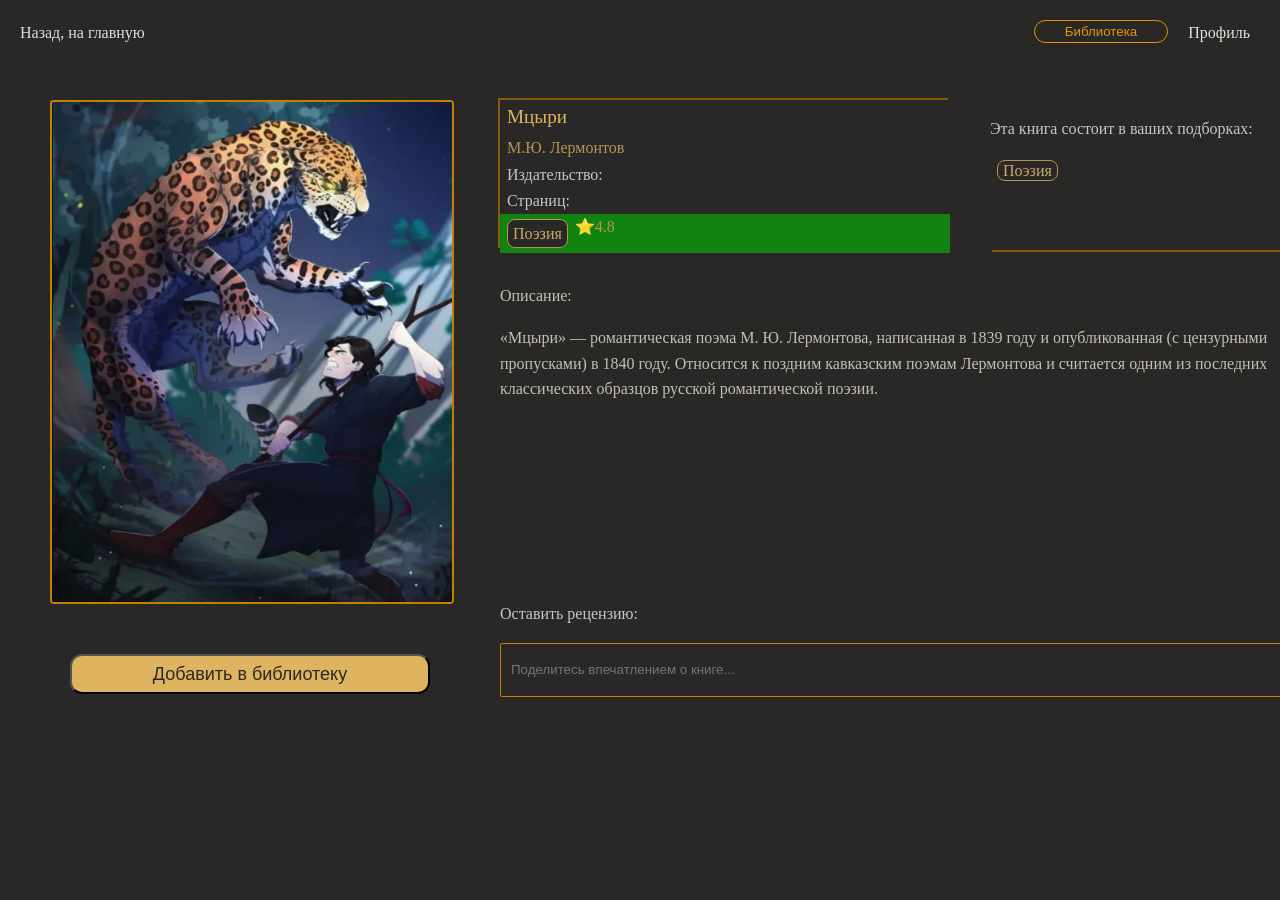
==== book.html @ d7bd25f6 "Добавила страницу книги" ====
<!DOCTYPE html>
<html lang="en">
<head>
    <meta charset="UTF-8">
    <meta name="viewport" content="width=device-width, initial-scale=1.0">
    <title>BookShells</title>
    <link rel="stylesheet" href="style.css">
</head>
<body>
    <header>
        <div class="information">
            <a href="" class="back">Назад, на главную</a>
            <a href="">Профиль</a>
            <button class="library">Библиотека</button>
        </div>
    </header>

    <div class="main-div">
         <div class="img-buttons">
            <img class="img-on-page" src="images/Mziry.png">
            <button class="Add">Добавить в библиотеку</button>
            <!-- <button class="download">Скачать произведение</button> -->
        </div>

        <div class="all-about-book">

            <div class="book-information">
                <p class="name-inf">Мцыри</p>
                <p class="author-inf">М.Ю. Лермонтов</p>
                <p class="publish-house">Издательство:</p>
                <p class="pages-number">Страниц:</p>
                <div class="genre-rating">
                    <label class="genre-inf">Поэзия</label>
                    <div class="your-rating">⭐4.8</div>
                </div>
            </div>

            <div class="in-collections">
                <p>Эта книга состоит в ваших подборках:</p>
                <label class="genre-inf">Поэзия</label>
            </div>

            <div class="description">
                <p>Описание:</p>
                <p>«Мцыри» — романтическая поэма М. Ю. Лермонтова, написанная в 1839 году и опубликованная (с цензурными пропусками) в 1840 году. Относится к поздним кавказским поэмам Лермонтова и считается одним из последних классических образцов русской романтической поэзии.</p>
            </div>

        <div class="review">
            <p>Оставить рецензию:</p>
            <input class="input-review" type="text" placeholder="Поделитесь впечатлением о книге...">
        </div>
        </div>
    </div>
   
</body>
</html>
---- style.css ----
body{
    margin: 0;
    font-family: Georgia, 'Times New Roman', Times, serif;
    line-height: 1.6;
    background: #292826;
}
.header-main{
    position: fixed;
    top: 0;
    left: 0;
    right:0;
    height: auto;
    width: 100%;
    background: #292826;
    box-shadow: 0 4px 4px #c5800097;
    z-index: 100;
}
.information, .search { margin-top: 20px;}
.navigation{ margin-left: 20px; margin-bottom: 10px;}

a{
    display: flex;
    float: right;
    margin-right: 30px;
    text-decoration: none;
    color: #E0DFDC;
}
.library{
    display: flex;
    float: right;
    margin-right: 20px;
    padding: 3px 30px;
    color:  #e19609;
    border-radius: 14px;
    border: 1px solid  #e19609;
    background: #292826;
}
.library:hover{background: #DFB971;color: #543402;}
/* #ch:checked{background: #DFB971;color: #543402;} */

.book-search{
    width:85%;
    margin: 0 20px;
    background: #292826;
    border-radius: 40px;
    border: 1px solid  #e19609;
    padding-left: 10px;
    color: #e19609;
}
.search-btn{
    background: #DFB971;
    color: #543402;
    padding: 10px 30px;
    border-radius: 50px;
}
/* .search-btn:checked{background: #543402; color:#DFB971;} */
.all, .classic, .fantasy{
    background: #DFB971;
    color: #543402;
    padding: 10px;
    margin-right: 10px;
    border-radius: 10px;
}

.catalog{
    display: flex;
    flex-direction: row;
    flex-wrap: wrap; 
    margin: 200px 60px;
}
.book1{
    width: 240px;
    height: 370px;
    margin: 50px 50px;
    border-radius: 10px;
    border: 1px solid #C58000;
    box-shadow: 4px 4px 4px #e195099b;
}
.book{width: 240px; height: 290px; border-radius: 10px;}
/* .description{margin-top:110} */
.name, .author{
    color: #E0DFDC;
    margin: 0 10px;
    font-size:smaller;
}

.genre-rating{display: flex; flex-direction: row; background: #00c50397;}
.genre{
    color:#cca867;
    background: #292826;
    border: 1px solid #B79557;
    border-radius: 8px;
    padding: 1px 5px;
    margin-left: 10px;
    font-size: smaller;
}
.rating{
    display: flex;
    float: right; /* ПОЧЕМУ НЕ РАБОТАЕТ!!??!?? */
    /* margin-left: 110px; */
    color: #C58000; 
}
/*чтоб отправить изменение ты просто берешь и ну и отправляешь его*/
/* Страница книги */
header{
    height: 50px;
    /* box-shadow: 0 2px 2px #c5800097; */
}
.back{
    display: flex;
    float: left;
    margin-left: 20px;
    background: #292826;
    color: #E0DFDC;
}
.main-div{
    display: grid;
    grid-template-areas: 
    "one two";
    grid-template-columns: 500px 1fr;
}
.img-buttons{
    display: flex;
    flex-direction: column;
    grid-area: one;
}
.all-about-book{grid-area: two;}

.img-on-page{
    margin: 30px 50px;
    width: 400px;
    height: 500px;
    border: 2px solid #C58000;
    border-radius: 4px;
}
.Add{
    font-size: large;
    height: 40px;
    width: 360px;
    margin: 20px 70px;
    border-radius: 12px;
    background: #DEB461;
    color: #292826;
}
.all-about-book{
    margin-top: 30px;
    display: grid;
    grid-template-areas: 
    "a b"
    "c c"
    "d d";
}
.book-information{
    grid-area: a;
    box-shadow: -2px -2px  #c5800097;
    width: 450px;
    height: 150px;
}
.name-inf{
    font-size:larger;
    margin: 2px 7px;
    color:#DEB461;
}
.author-inf{
    font-size: medium;
    margin: 2px 7px;
    color: #B79557;
}
.publish-house, .pages-number{
    font-size: medium;
    margin: 0 7px;
    color: #e0dfdcdd;
}
.genre-inf{
    margin: 5px 7px;
    color:#cca867;
    background: #292826;
    border: 1px solid #B79557;
    border-radius: 8px;
    padding: 1px 5px;
}
.your-rating{/*display:flex; float: right;*/ color: #B79557;}
.in-collections{
    grid-area: b;
    margin-left: 40px;
    color: #e0dfdcdd;
    box-shadow: 2px 2px  #c5800097;
    width: 400px;
    height: 150px;
}
.description{
    grid-area: c;
    color: #c2bfb7;
    height: 300px;
    width: 92%;
}
.review{
    grid-area: d;
    color:#e0dfdcdd;
}
.input-review{
    height: 50px;
    width: 92%;
    padding-left: 10px;
    color:#C58000;
    background: #292826;
    border: 1px solid #C58000;
    border-radius: 2px;
}
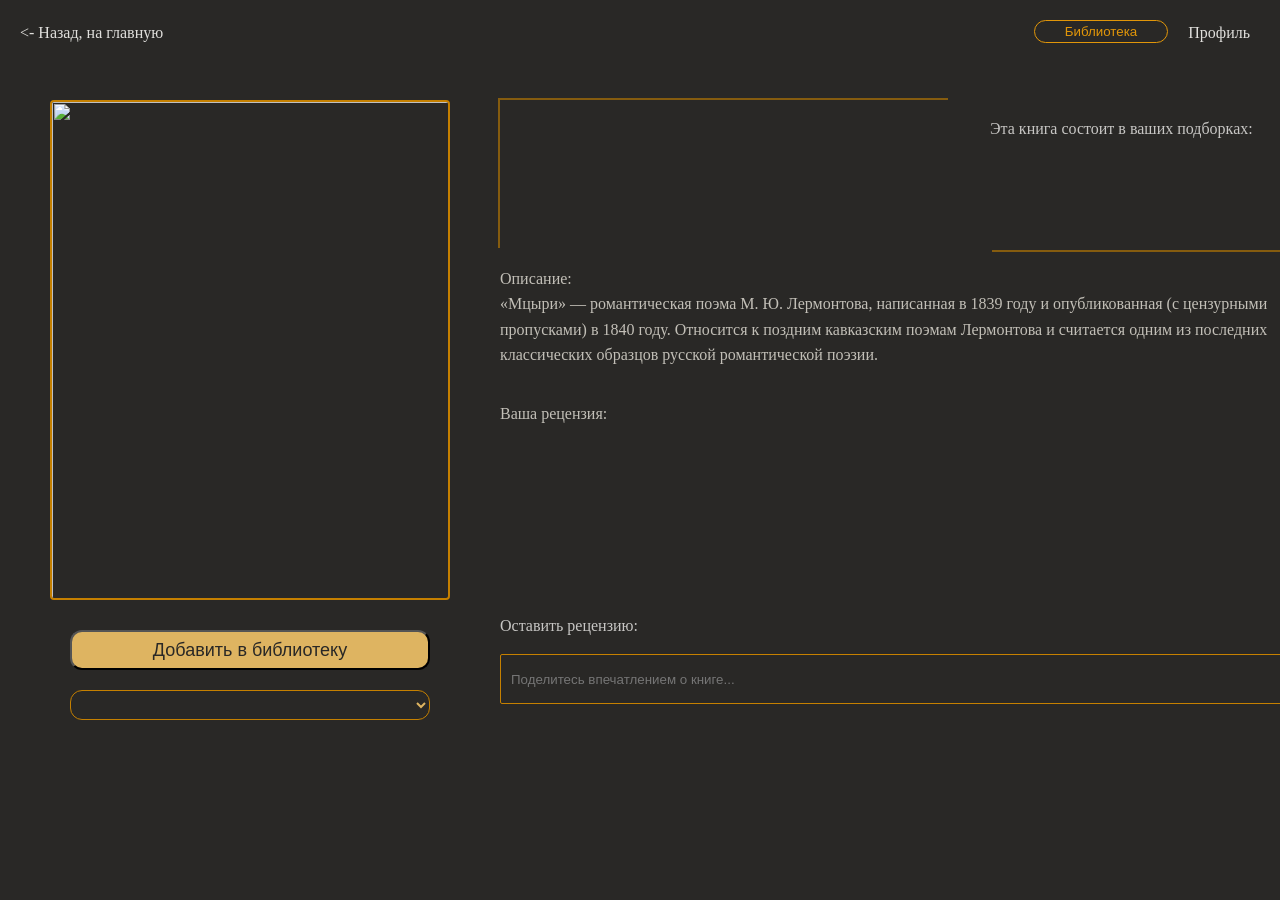
==== commit 1bb83216: "js страницы книги и немного библиотеки" ====
--- a/book.html
+++ b/book.html
@@ -9,48 +9,65 @@
 <body>
     <header>
         <div class="information">
-            <a href="" class="back">Назад, на главную</a>
+            <a href="index.html" class="back"><- Назад, на главную</a>
             <a href="">Профиль</a>
-            <button class="library">Библиотека</button>
+            <button id="library" class="library">Библиотека</button>
         </div>
     </header>
 
     <div class="main-div">
-         <div class="img-buttons">
-            <img class="img-on-page" src="images/Mziry.png">
-            <button class="Add">Добавить в библиотеку</button>
+         <div class="img-buttons" id="img-buttons">
+            <img class="img-on-page" id="img-on-page" src="">
+            <button class="Add" id="Add">Добавить в библиотеку</button>
+            <select id="select">
+
+            </select>
+            <!-- <input type="text" id="name-collection" placeholder="Название коллекции"> -->
+            
+            
             <!-- <button class="download">Скачать произведение</button> -->
         </div>
 
         <div class="all-about-book">
 
-            <div class="book-information">
-                <p class="name-inf">Мцыри</p>
+            <div class="book-information" id="book-information">
+                <!-- <p class="name-inf">Мцыри</p>
                 <p class="author-inf">М.Ю. Лермонтов</p>
                 <p class="publish-house">Издательство:</p>
                 <p class="pages-number">Страниц:</p>
+
                 <div class="genre-rating">
                     <label class="genre-inf">Поэзия</label>
-                    <div class="your-rating">⭐4.8</div>
-                </div>
+                    <div class="your-rating">
+                        <p>Ваша оценка: </p>
+                        <input id="set-rating" type="text">
+                        <button id="Ok-rating">Ok⭐</button>
+                    </div>
+                </div> -->
             </div>
 
-            <div class="in-collections">
+            <div class="in-collections" id="in-collections">
                 <p>Эта книга состоит в ваших подборках:</p>
-                <label class="genre-inf">Поэзия</label>
+                <!-- <label class="genre-inf">Поэзия</label> -->
             </div>
 
-            <div class="description">
+            <div class="description" id="description">
                 <p>Описание:</p>
                 <p>«Мцыри» — романтическая поэма М. Ю. Лермонтова, написанная в 1839 году и опубликованная (с цензурными пропусками) в 1840 году. Относится к поздним кавказским поэмам Лермонтова и считается одним из последних классических образцов русской романтической поэзии.</p>
             </div>
 
-        <div class="review">
-            <p>Оставить рецензию:</p>
-            <input class="input-review" type="text" placeholder="Поделитесь впечатлением о книге...">
-        </div>
+            <div id="text-review" class="text-review">
+                <p>Ваша рецензия:</p>
+                <p></p>
+            </div>
+
+            <div class="review">
+                <p>Оставить рецензию:</p>
+                <input class="input-review" id="input-review" type="text" placeholder="Поделитесь впечатлением о книге...">
+                <button class="Ok" id="Ok-review">Ok</button>
+            </div>
         </div>
     </div>
-   
+   <script src="book.js"></script>
 </body>
 </html>
--- a/style.css
+++ b/style.css
@@ -1,3 +1,6 @@
+* {
+  box-sizing: border-box;
+}
 body{
     margin: 0;
     font-family: Georgia, 'Times New Roman', Times, serif;
@@ -15,8 +18,14 @@
     box-shadow: 0 4px 4px #c5800097;
     z-index: 100;
 }
-.information, .search { margin-top: 20px;}
-.navigation{ margin-left: 20px; margin-bottom: 10px;}
+.information, .search{ margin-top: 20px;}
+.navigation{ 
+    display: flex;
+    flex-direction: row;
+    flex-wrap: wrap;
+    margin-left: 20px;
+    margin-bottom: 10px;
+}
 
 a{
     display: flex;
@@ -25,7 +34,7 @@
     text-decoration: none;
     color: #E0DFDC;
 }
-.library{
+.library, .main-page{
     display: flex;
     float: right;
     margin-right: 20px;
@@ -33,7 +42,7 @@
     color:  #e19609;
     border-radius: 14px;
     border: 1px solid  #e19609;
-    background: #292826;
+    background: none;
 }
 .library:hover{background: #DFB971;color: #543402;}
 /* #ch:checked{background: #DFB971;color: #543402;} */
@@ -68,7 +77,7 @@
     flex-wrap: wrap; 
     margin: 200px 60px;
 }
-.book1{
+.book{
     width: 240px;
     height: 370px;
     margin: 50px 50px;
@@ -76,7 +85,7 @@
     border: 1px solid #C58000;
     box-shadow: 4px 4px 4px #e195099b;
 }
-.book{width: 240px; height: 290px; border-radius: 10px;}
+.img-book{width: 238px; height: 290px; border-radius: 10px;}
 /* .description{margin-top:110} */
 .name, .author{
     color: #E0DFDC;
@@ -84,7 +93,13 @@
     font-size:smaller;
 }
 
-.genre-rating{display: flex; flex-direction: row; background: #00c50397;}
+.genre-rating{
+  height: 40px;
+  display: flex;
+  flex-direction: row;
+  justify-content: space-between;
+
+  }
 .genre{
     color:#cca867;
     background: #292826;
@@ -96,11 +111,12 @@
 }
 .rating{
     display: flex;
-    float: right; /* ПОЧЕМУ НЕ РАБОТАЕТ!!??!?? */
-    /* margin-left: 110px; */
+    float: right; 
+    margin-right: 10px;
     color: #C58000; 
 }
 /*чтоб отправить изменение ты просто берешь и ну и отправляешь его*/
+
 /* Страница книги */
 header{
     height: 50px;
@@ -110,7 +126,7 @@
     display: flex;
     float: left;
     margin-left: 20px;
-    background: #292826;
+    background: none;
     color: #E0DFDC;
 }
 .main-div{
@@ -127,7 +143,8 @@
 .all-about-book{grid-area: two;}
 
 .img-on-page{
-    margin: 30px 50px;
+    margin: 0 50px;
+    margin-top: 30px;
     width: 400px;
     height: 500px;
     border: 2px solid #C58000;
@@ -137,10 +154,21 @@
     font-size: large;
     height: 40px;
     width: 360px;
-    margin: 20px 70px;
+    margin: 0 70px;
+    margin-top: 30px;
     border-radius: 12px;
     background: #DEB461;
     color: #292826;
+}
+select{
+    height: 30px;
+    width: 360px;
+    margin: 0 70px;
+    margin-top: 20px;
+    border-radius: 12px;
+    background: #292826;
+    color: #DEB461;
+    border: 1px solid #C58000;
 }
 .all-about-book{
     margin-top: 30px;
@@ -148,6 +176,7 @@
     grid-template-areas: 
     "a b"
     "c c"
+    "t t"
     "d d";
 }
 .book-information{
@@ -179,8 +208,38 @@
     border-radius: 8px;
     padding: 1px 5px;
 }
-.your-rating{/*display:flex; float: right;*/ color: #B79557;}
+.your-rating{
+  display:flex; 
+  flex-direction: row;
+  justify-content: space-between;
+  color: #B79557;
+}
+.your-rating p{
+  font-size: 16px;
+  margin: 5px 0;
+}
+.your-rating input{
+  width: 45px;
+  height: 25px;
+  margin: 5px 10px;
+  color:  #e19609;
+  border-radius: 10px;
+  border: 1px solid  #e19609;
+  background: none;
+}
+.your-rating button{
+  width: 45px;
+  height: 30px;
+  margin: 0 10px;
+  color:  #e19609;
+  border-radius: 10px;
+  border: 1px solid  #e19609;
+  background: none;
+}
+.your-rating button:hover{background: #DFB971;color: #543402;}
 .in-collections{
+  display: flex;
+  flex-wrap: wrap;
     grid-area: b;
     margin-left: 40px;
     color: #e0dfdcdd;
@@ -191,8 +250,15 @@
 .description{
     grid-area: c;
     color: #c2bfb7;
-    height: 300px;
+    height: 120px;
     width: 92%;
+}
+.description p, .text-review p{ margin: 0 0;}
+.text-review{
+  grid-area: t;
+  color: #c2bfb7;
+  height: 180px;
+  width: 92%;
 }
 .review{
     grid-area: d;
@@ -207,3 +273,299 @@
     border: 1px solid #C58000;
     border-radius: 2px;
 }
+.Ok{
+  width: 40px;
+  height: 40px;
+  padding-right: 8px;
+  color:  #e19609;
+  border-radius: 10px;
+  border: 1px solid  #e19609;
+  background: none;
+}
+.Ok:hover{background: #DFB971;color: #543402;}
+
+/*Страница библиотеки*/
+h1{
+    color: #FFE7BB;
+    font-size: 40px;
+    margin: 0 30px;
+}
+h4, h2{
+    color: #c2bfb7;
+    margin: 0 30px;
+}
+.library-header button{
+    display: flex; 
+    float: right;
+    border-radius: 100%;
+    width: 50px;
+    height: 50px;
+    padding: 2px 11px;
+    font-size: 40px;
+    margin-top: 40px;
+    background: #DEB461;
+}
+.library-header p{ 
+    display: flex; 
+    float: right;
+    width: 80px;
+    margin: 40px 30px;
+    color: #cca867;
+}
+
+.collections, .my-collections{
+    display: flex;
+    justify-content: space-between;
+    margin: 30px 80px;
+    /* margin-left: 80px; */
+}
+.collections button, .my-collections button{
+    width: 200px;
+    height: 45px;
+    margin-top: 0px;
+    border-radius: 8px;
+}
+.collections p, .my-collections p{
+    margin: 0px;
+    margin-left: 200px;
+}
+.reading{
+    background: #6d9fef79;
+    color: #8eb3ec;
+    border: 2px solid #8eb3ec;
+}
+.reading-cnt{color: #8eb3ec;}
+.read{
+    background: #6def764c;
+    color: #6def7679;
+    border: 2px solid #6def7679;
+}
+.read-cnt{color: #6def7679;}
+.wanna-read{
+    background: #ef6def4c;
+    color: #f4d1f462;
+    border: 2px solid #f5a5f54c;
+}
+.wanna-read-cnt{color: #f4d1f462;}
+.recent{
+    background: #ea9e1260;
+    color: #f3d7a47f;
+    border: 2px solid #f3bf5e7f;
+}
+.recent-cnt{color:#f7d5957f;}
+.collection-1{color:#f7daa47f;}
+
+.prof-container {
+  max-width: 1200px;
+  margin: auto;
+  padding: 20px;
+}
+.profile {
+  display: flex;
+  justify-content: space-between;
+  align-items: center;
+}
+.profile-left {
+  display: flex;
+  gap: 20px;
+}
+
+.avatar {
+  width: 72px;
+  height: 72px;
+  background: #ddd;
+  border-radius: 50%;
+  display: flex;
+  align-items: center;
+  justify-content: center;
+  font-weight: bold;
+}
+
+.badges {
+  margin-top: 8px;
+}
+
+.badge {
+  padding: 4px 8px;
+  border-radius: 8px;
+  font-size: 12px;
+  margin-right: 6px;
+}
+
+.badge.yellow { background: #ffe2a8; }
+.badge.gray { background: #e0e0e0; }
+
+.profile-stats {
+  display: flex;
+  gap: 40px;
+  text-align: center;
+  color: #FFE7BB;
+}
+
+.profile-stats strong {
+  font-size: 24px;
+  
+}
+
+
+.cards {
+  display: grid;
+  grid-template-columns: repeat(6, 1fr);
+  gap: 16px;
+  margin: 30px 0;
+}
+
+.card {
+  padding: 16px;
+  border-radius: 12px;
+}
+
+.card .big {
+  font-size: 22px;
+   font-weight: bold;
+}
+
+.blue { background: #dbe7ff; }
+.green { background: #dff5d8; }
+.orange { background: #ffd8b0; }
+.yellow { background: #fff3a0; }
+.red { background: #ffb3b3; }
+.purple { background: #e7d9ff; }
+
+
+.block {
+  border: 1px solid #c5800097;
+  border-radius: 16px;
+  padding: 20px;
+  margin-bottom: 30px;
+}
+
+
+.goal {
+  display: grid;
+  grid-template-columns: 200px 1fr 120px;
+  align-items: center;
+  margin: 12px 0;
+  color: #c2bfb7;
+}
+
+.progress {
+  height: 10px;
+  background: #c2bfb7;
+  border-radius: 6px;
+}
+
+.progress-fill {
+  background: #c5800097;
+  height: 100%;
+  border-radius: 6px;
+}
+
+
+.achievements {
+  display: grid;
+  grid-template-columns: repeat(5, 1fr);
+  gap: 16px;
+}
+
+.achievement {
+  padding: 16px;
+  border-radius: 12px;
+  text-align: center;
+}
+
+.achievement.active {
+  border: 2px solid #ffcc66;
+}
+
+.achievement.locked {
+  border: 2px solid #ccc;
+  opacity: 0.5;
+}
+.achievement-description {
+  color: #c2bfb7;
+  font-size: smaller;
+  margin-top: 4px;
+}
+
+
+.header-collection{
+  display: flex;
+  flex-direction: column;
+  position: fixed;
+  top: 0;
+  left: 0;
+  right:0;
+  height: auto;
+  width: 100%;
+  background: #8eb3ec;
+  z-index: 100;
+}
+.inf-collection{
+  margin-top: 20px;
+}
+.about-collection{
+  display: flex;
+  flex-direction: row;
+  justify-content: space-between;
+  width: 100%;
+}
+.about-collection p{
+  font-size: 34px;
+  color: #2d5b9f;
+  margin: 20px 30px;
+}
+.about-collection button{
+  display: flex;
+  float: right; /*Реально, почему не работает 😭*/
+  margin: 40px 20px;
+  padding: 1px 14px;
+  width: 160px;
+  height: 20px;
+  border-radius: 4px;
+  background: none;
+  color: #2d5b9f;
+}
+
+.chose-collection{
+    display: flex;
+    flex-direction: row;
+    flex-wrap: wrap; 
+    margin: 160px 50px;
+    /* margin: 50px 50px;
+    border-radius: 10px;
+    border: 1px solid #C58000;
+    box-shadow: 4px 4px 4px #e195099b; */
+}
+.chose-collection .book-card{
+    width: 300px;
+    height: 160px;
+    display: flex;
+    flex-direction: row;
+    border-radius: 10px;
+    border: 1px solid #C58000;
+    box-shadow: 4px 4px 4px #e195099b;
+}
+
+.chose-collection .img-book-mini{width: 130px; height: 158px; border-radius: 10px;}
+.book-desc .name{
+  margin: 0 5px;
+  color: #B79557;
+  font-size:medium;
+}
+.book-desc .author{
+  margin: 5px 5px;
+  color: #B79557;
+  font-size: smaller;
+}
+.book-desc .begin, .book-desc .end, .book-desc .rating{
+  margin: 0 5px;
+  color: #c2bfb7;
+  font-size: smaller;
+}
+.book-desc .genre-rating{
+  margin-top: 5px;
+  display: flex;
+  flex-direction: column;
+}
+.book-desc .genre{width: 60px; margin: 0 5px;}
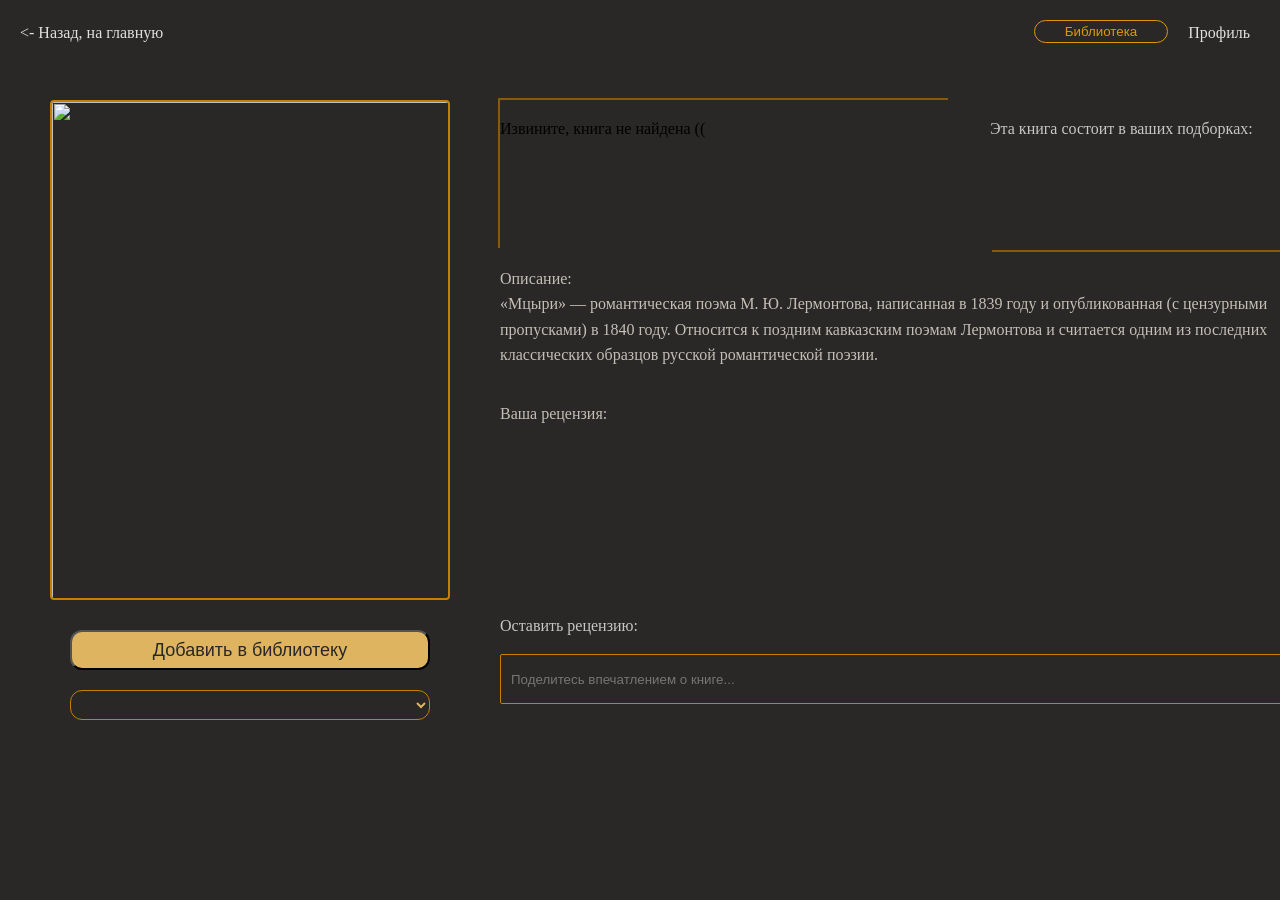
==== commit aa62a9c1: "связал страницы, засунул в коммент лишний фор" ====
--- a/book.html
+++ b/book.html
@@ -10,7 +10,7 @@
     <header>
         <div class="information">
             <a href="index.html" class="back"><- Назад, на главную</a>
-            <a href="">Профиль</a>
+            <a href="profile.html">Профиль</a>
             <button id="library" class="library">Библиотека</button>
         </div>
     </header>
--- a/style.css
+++ b/style.css
@@ -201,6 +201,8 @@
     color: #e0dfdcdd;
 }
 .genre-inf{
+  height: 30px;
+  width: auto;
     margin: 5px 7px;
     color:#cca867;
     background: #292826;
@@ -247,6 +249,7 @@
     width: 400px;
     height: 150px;
 }
+.in-collections p{margin-bottom: 0;}
 .description{
     grid-area: c;
     color: #c2bfb7;
@@ -542,11 +545,17 @@
     height: 160px;
     display: flex;
     flex-direction: row;
+    margin: 30px 30px;
     border-radius: 10px;
     border: 1px solid #C58000;
     box-shadow: 4px 4px 4px #e195099b;
 }
-
+.delete{
+  width: 50px;
+  color: #e195099b;
+  background: #292826;
+  /* box-shadow: -2px -2px -2px #C58000; */
+}
 .chose-collection .img-book-mini{width: 130px; height: 158px; border-radius: 10px;}
 .book-desc .name{
   margin: 0 5px;
